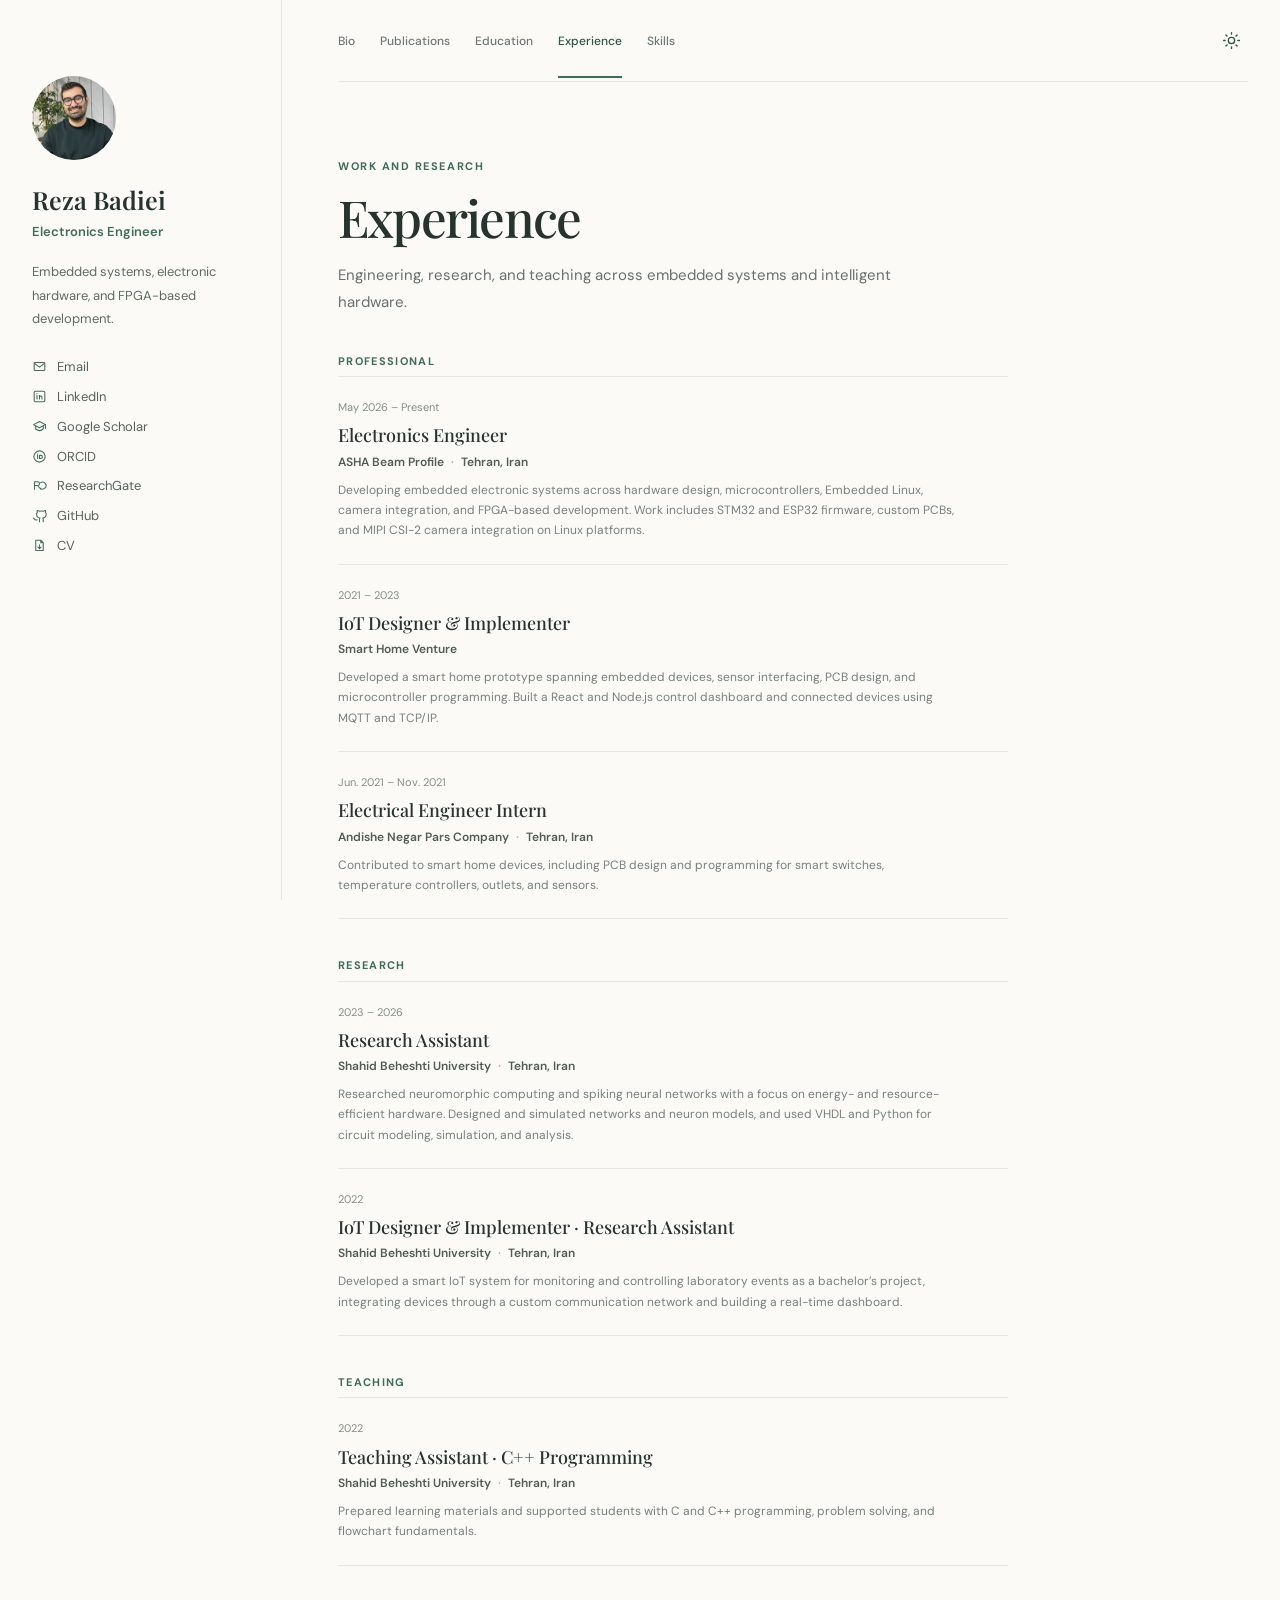
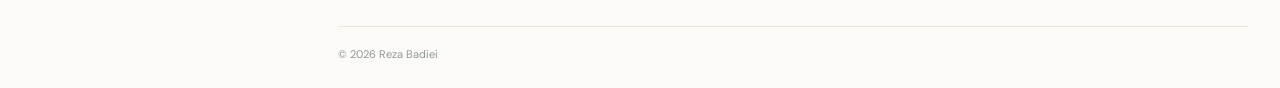
==== experience.html @ c8e08eb1 "Build personal academic portfolio website" ====
<!doctype html>
<html lang="en">
<head>
  <meta charset="utf-8">
  <meta name="viewport" content="width=device-width, initial-scale=1">
  <meta name="description" content="Professional, research, and teaching experience of Reza Badiei.">
  <title>Experience — Reza Badiei</title>
  <link rel="stylesheet" href="assets/css/site.css">
  <script src="assets/js/profile.js" defer></script>
  <script src="assets/js/theme-toggle.js" defer></script>
</head>
<body>
  <div class="site-shell">
    <site-profile class="profile" role="complementary" aria-label="Profile"></site-profile>
    <main class="main-column">
      <header class="mobile-header"><a href="index.html">Reza Badiei</a></header>
      <div class="nav-row"><nav class="site-nav" aria-label="Main navigation">
        <a href="index.html">Bio</a>
        <a href="publications.html">Publications</a>
        <a href="education.html">Education</a>
        <a class="active" aria-current="page" href="experience.html">Experience</a>
        <a href="skills.html">Skills</a>
        
      </nav><theme-toggle class="theme-toggle"></theme-toggle></div>
      <article class="page-content">
        <p class="eyebrow">Work and research</p>
        <h1>Experience</h1>
        <p class="page-lede">Engineering, research, and teaching across embedded systems and intelligent hardware.</p>

        <section class="experience-group" aria-labelledby="professional-heading">
          <h2 class="experience-group-title" id="professional-heading">Professional</h2>
          <ol class="experience-list">
            <li class="experience-entry">
              <div class="experience-meta"><time datetime="2026-05">May 2026</time> – Present</div>
              <h3>Electronics Engineer</h3>
              <p class="experience-organization">ASHA Beam Profile <span>·</span> Tehran, Iran</p>
              <p class="experience-description">Developing embedded electronic systems across hardware design, microcontrollers, Embedded Linux, camera integration, and FPGA-based development. Work includes STM32 and ESP32 firmware, custom PCBs, and MIPI CSI-2 camera integration on Linux platforms.</p>
            </li>
            <li class="experience-entry">
              <div class="experience-meta">2021 – 2023</div>
              <h3>IoT Designer &amp; Implementer</h3>
              <p class="experience-organization">Smart Home Venture</p>
              <p class="experience-description">Developed a smart home prototype spanning embedded devices, sensor interfacing, PCB design, and microcontroller programming. Built a React and Node.js control dashboard and connected devices using MQTT and TCP/IP.</p>
            </li>
            <li class="experience-entry">
              <div class="experience-meta"><time datetime="2021-06">Jun. 2021</time> – <time datetime="2021-11">Nov. 2021</time></div>
              <h3>Electrical Engineer Intern</h3>
              <p class="experience-organization">Andishe Negar Pars Company <span>·</span> Tehran, Iran</p>
              <p class="experience-description">Contributed to smart home devices, including PCB design and programming for smart switches, temperature controllers, outlets, and sensors.</p>
            </li>
          </ol>
        </section>

        <section class="experience-group" aria-labelledby="research-heading">
          <h2 class="experience-group-title" id="research-heading">Research</h2>
          <ol class="experience-list">
            <li class="experience-entry">
              <div class="experience-meta">2023 – 2026</div>
              <h3>Research Assistant</h3>
              <p class="experience-organization">Shahid Beheshti University <span>·</span> Tehran, Iran</p>
              <p class="experience-description">Researched neuromorphic computing and spiking neural networks with a focus on energy- and resource-efficient hardware. Designed and simulated networks and neuron models, and used VHDL and Python for circuit modeling, simulation, and analysis.</p>
            </li>
            <li class="experience-entry">
              <div class="experience-meta">2022</div>
              <h3>IoT Designer &amp; Implementer · Research Assistant</h3>
              <p class="experience-organization">Shahid Beheshti University <span>·</span> Tehran, Iran</p>
              <p class="experience-description">Developed a smart IoT system for monitoring and controlling laboratory events as a bachelor’s project, integrating devices through a custom communication network and building a real-time dashboard.</p>
            </li>
          </ol>
        </section>

        <section class="experience-group" aria-labelledby="teaching-heading">
          <h2 class="experience-group-title" id="teaching-heading">Teaching</h2>
          <ol class="experience-list">
            <li class="experience-entry">
              <div class="experience-meta">2022</div>
              <h3>Teaching Assistant · C++ Programming</h3>
              <p class="experience-organization">Shahid Beheshti University <span>·</span> Tehran, Iran</p>
              <p class="experience-description">Prepared learning materials and supported students with C and C++ programming, problem solving, and flowchart fundamentals.</p>
            </li>
          </ol>
        </section>
      </article>
      <footer class="site-footer">© 2026 Reza Badiei</footer>
    </main>
  </div>
</body>
</html>
---- assets/css/site.css ----
@import url('https://fonts.googleapis.com/css2?family=DM+Sans:wght@400;500;600;700&family=Playfair+Display:wght@500;600&display=swap');

:root {
  color-scheme: light;
  --ink: #26332e;
  --muted: #77817b;
  --accent: #426c5a;
  --accent-dark: #315544;
  --paper: #fbfaf7;
  --line: #e8e7df;
  --soft-green: #eff3ed;
}

:root[data-theme="dark"] {
  color-scheme: dark;
  --ink: #e5eae6;
  --muted: #a5b0a8;
  --accent: #a4c4ad;
  --accent-dark: #c0d8c7;
  --paper: #171c19;
  --line: #303a33;
  --soft-green: #222c25;
}

* { box-sizing: border-box; }
html { min-width: 320px; background: var(--paper); }
body { margin: 0; color: var(--ink); font-family: 'DM Sans', sans-serif; font-size: 15px; line-height: 1.75; }
a { color: inherit; text-decoration: none; }
a:focus-visible { outline: 3px solid #9fb6a5; outline-offset: 4px; border-radius: 3px; }
.site-shell { position: relative; width: min(1440px, calc(100% - 64px)); min-height: 100vh; margin: 0 auto; display: grid; grid-template-columns: 250px minmax(0, 1fr); gap: 56px; }
.profile { align-self: start; position: sticky; top: 0; padding: 76px 0 36px; min-height: 100vh; border-right: 1px solid var(--line); padding-right: 32px; }
.portrait { width: 84px; height: 84px; display: grid; place-items: center; overflow: hidden; margin-bottom: 24px; border-radius: 50%; background: #e5ebe2; color: var(--accent-dark); font-family: 'Playfair Display', serif; font-size: 25px; letter-spacing: .04em; }
.portrait img { display: block; width: 100%; height: 100%; object-fit: cover; object-position: center 70%; transform: scale(1.12); }
.profile-name { display: block; font-family: 'Playfair Display', serif; font-size: 25px; font-weight: 600; line-height: 1.3; }
.profile-role { margin: 4px 0 17px; color: var(--accent); font-size: 13px; font-weight: 600; }
.profile-bio { max-width: 200px; margin: 0; color: #606b64; font-size: 13px; line-height: 1.8; }
.profile-links { display: grid; gap: 7px; margin-top: 26px; }
.profile-links a { width: fit-content; color: #55635b; font-size: 13px; transition: color .18s ease; }
.profile-links a:hover { color: var(--accent); }
.profile-links span { display: inline-block; width: 22px; color: var(--accent); }
.profile-links .cv-download { display: block; color: #55635b; font-weight: 400; }
.profile-links .cv-download:hover { color: var(--accent); }
.profile-links .author-icon svg { width: 15px; height: 15px; vertical-align: -3px; fill: none; stroke: currentColor; stroke-linecap: round; stroke-linejoin: round; stroke-width: 1.7; }
.profile-links .orcid-icon svg { width: 16px; height: 16px; stroke-width: 1.5; }
.profile-links .profile-location { width: fit-content; margin: 0; padding: 0; border: 0; color: #55635b; font-size: 13px; line-height: 1.75; }
.main-column { position: relative; min-width: 0; display: flex; flex-direction: column; }
.mobile-header { display: none; }
.nav-row { display: flex; align-items: stretch; gap: 16px; min-height: 81px; border-bottom: 1px solid var(--line); }
.site-nav { display: flex; flex: 1 1 auto; min-width: 0; flex-wrap: wrap; align-items: center; gap: 0 25px; min-height: 81px; }
.theme-toggle { display: flex; flex: 0 0 auto; align-self: center; margin: 0; }
.theme-icon-button { display: grid; width: 34px; height: 34px; place-items: center; padding: 0; border: 0; border-radius: 50%; background: transparent; color: var(--accent-dark); cursor: pointer; transition: background .18s ease, color .18s ease; }
.theme-icon-button:hover { background: var(--soft-green); }
.theme-icon-button:focus-visible { outline: 2px solid var(--accent); outline-offset: 2px; }
#theme-icon svg { display: block; width: 19px; height: 19px; fill: none; stroke: currentColor; stroke-linecap: round; stroke-linejoin: round; stroke-width: 1.7; }
#theme-icon .theme-moon { display: none; }
html[data-theme="dark"] #theme-icon .theme-sun { display: none; }
html[data-theme="dark"] #theme-icon .theme-moon { display: block; }
.site-nav a { position: relative; padding: 27px 0 25px; color: #707973; font-size: 12px; font-weight: 500; transition: color .18s ease; }
.site-nav a:hover, .site-nav a.active { color: var(--accent-dark); }
.site-nav a.active::after { position: absolute; right: 0; bottom: -1px; left: 0; height: 2px; background: var(--accent); content: ''; }
.page-content { flex: 1; padding: 75px 0 60px; max-width: 670px; }
.eyebrow { margin: 0 0 11px; color: var(--accent); font-size: 11px; font-weight: 700; letter-spacing: .14em; text-transform: uppercase; }
h1, h2, p { margin-top: 0; }
h1 { margin-bottom: 28px; font-family: 'Playfair Display', Georgia, serif; font-size: clamp(39px, 5vw, 51px); font-weight: 500; letter-spacing: -.035em; line-height: 1.18; }
.intro { margin-bottom: 12px; color: #38443e; font-family: 'Playfair Display', Georgia, serif; font-size: 22px; line-height: 1.5; }
.page-content > p:not(.eyebrow) { max-width: 620px; color: #68716c; }
.page-content strong { color: var(--ink); font-weight: 600; }
.research-card { margin-top: 35px; padding: 20px 23px 12px; border: 1px solid #e7ebe3; border-radius: 5px; background: var(--soft-green); }
.research-card-heading { display: flex; align-items: center; gap: 11px; margin-bottom: 10px; }
.research-mark { display: grid; flex: 0 0 27px; width: 27px; height: 27px; place-items: center; border-radius: 50%; background: #dfe9dd; color: var(--accent); font-size: 14px; }
.research-card-heading h2 { margin: 0; font-family: 'Playfair Display', Georgia, serif; font-size: 17px; font-weight: 500; }
.research-interest-list { display: grid; grid-template-columns: repeat(2, minmax(0, 1fr)); column-gap: 24px; margin: 0; padding: 0 0 0 50px; list-style: none; }
.research-interest-list li { position: relative; padding: 9px 0 9px 14px; border-top: 1px solid #dce5db; color: #55635a; font-size: 12px; line-height: 1.5; }
.research-interest-list li::before { position: absolute; top: 16px; left: 0; width: 5px; height: 5px; border-radius: 50%; background: var(--accent); content: ''; }
.page-next { display: flex; justify-content: space-between; align-items: center; gap: 15px; margin-top: 52px; padding-top: 19px; border-top: 1px solid var(--line); color: #8a918c; font-size: 12px; }
.page-next a { color: var(--accent-dark); font-weight: 600; }
.page-next a span { padding-left: 5px; }
.page-lede { margin: -13px 0 0; font-size: 15px; }
.empty-state { margin-top: 42px; padding: 29px 28px; border: 1px solid var(--line); border-radius: 5px; background: rgba(255,255,255,.45); }
.empty-mark { color: var(--accent); font-size: 18px; }
.empty-state h2 { margin: 12px 0 4px; font-family: 'Playfair Display', Georgia, serif; font-size: 20px; font-weight: 500; }
.empty-state p { margin: 0; color: var(--muted); font-size: 13px; }
.education-list { margin: 37px 0 0; padding: 0; list-style: none; border-top: 1px solid var(--line); }
.education-entry { padding: 23px 0 25px; border-bottom: 1px solid var(--line); }
.education-meta { margin-bottom: 6px; color: var(--accent); font-size: 11px; font-weight: 700; }
.education-entry h2 { margin: 0 0 4px; font-family: 'Playfair Display', Georgia, serif; font-size: 19px; font-weight: 500; line-height: 1.45; }
.education-institution { margin: 0; color: #68716c; font-size: 13px; }
.education-institution span { margin: 0 4px; color: #a8afa8; }
.education-thesis { margin-top: 14px; padding: 13px 15px; border-left: 2px solid #b7c8b8; background: var(--soft-green); }
.education-thesis > span { display: block; margin-bottom: 4px; color: var(--accent); font-size: 10px; font-weight: 700; letter-spacing: .08em; text-transform: uppercase; }
.education-thesis p { margin: 0; color: #59665e; font-size: 12px; line-height: 1.65; }
.education-thesis .education-supervisor { margin-top: 5px; color: #818a83; font-size: 11px; }
.experience-group { margin-top: 37px; }
.experience-group-title { margin: 0 0 5px; color: var(--accent); font-size: 11px; font-weight: 700; letter-spacing: .12em; text-transform: uppercase; }
.experience-list { margin: 0; padding: 0; list-style: none; border-top: 1px solid var(--line); }
.experience-entry { padding: 21px 0 23px; border-bottom: 1px solid var(--line); }
.experience-meta { margin-bottom: 5px; color: #858f87; font-size: 11px; }
.experience-entry h3 { margin: 0 0 3px; font-family: 'Playfair Display', Georgia, serif; font-size: 18px; font-weight: 500; line-height: 1.45; }
.experience-organization { margin: 0 0 7px; color: #505d54; font-size: 12px; font-weight: 600; }
.experience-organization span { margin: 0 4px; color: #a8afa8; }
.experience-description { max-width: 620px; margin: 0; color: #77817b; font-size: 12px; line-height: 1.7; }
.skill-groups { margin-top: 34px; border-top: 1px solid var(--line); }
.skill-group { display: grid; grid-template-columns: minmax(145px, .85fr) minmax(0, 2fr); gap: 22px; padding: 21px 0 22px; border-bottom: 1px solid var(--line); }
.skill-group > h2 { margin: 0; font-family: 'Playfair Display', Georgia, serif; font-size: 17px; font-weight: 500; line-height: 1.5; }
.skill-details p { margin: 0 0 8px; color: #77817b; font-size: 12px; line-height: 1.7; }
.skill-details p:last-child { margin-bottom: 0; }
.skill-details strong { margin-right: 5px; color: #505d54; font-size: 11px; font-weight: 700; }
.publication-list { margin: 37px 0 0; padding: 0; list-style: none; border-top: 1px solid var(--line); }
.publication { padding: 24px 0 26px; border-bottom: 1px solid var(--line); }
.publication-meta { display: flex; align-items: center; gap: 11px; margin-bottom: 10px; color: #89918b; font-size: 11px; }
.publication-type { color: var(--accent); font-weight: 700; }
.publication-type::after { margin-left: 11px; color: #c6cbc5; content: '·'; }
.publication h2 { max-width: 620px; margin: 0 0 8px; font-family: 'Playfair Display', Georgia, serif; font-size: 19px; font-weight: 500; line-height: 1.45; }
.publication-authors { margin: 0 0 5px; color: #515d55; font-size: 13px; }
.publication-venue { margin: 0 0 9px; color: #77817b; font-size: 12px; line-height: 1.65; }
.publication-actions { display: flex; flex-wrap: wrap; align-items: center; gap: 10px 19px; }
.publication-doi { display: inline-flex; gap: 6px; align-items: center; color: var(--accent-dark); font-size: 11px; font-weight: 600; overflow-wrap: anywhere; }
.publication-doi:hover { text-decoration: underline; text-underline-offset: 3px; }
.publication-doi span { font-size: 12px; }
.publication-download { display: inline-flex; align-items: center; gap: 5px; color: #64736a; font-size: 11px; font-weight: 600; }
.publication-download:hover { color: var(--accent-dark); }
.publication-download svg { width: 15px; height: 15px; fill: none; stroke: currentColor; stroke-linecap: round; stroke-linejoin: round; stroke-width: 1.6; }
.site-footer { padding: 18px 0 24px; border-top: 1px solid var(--line); color: #929993; font-size: 11px; }

html[data-theme="dark"] .portrait { background: #2a382e; }
html[data-theme="dark"] .profile-bio,
html[data-theme="dark"] .page-content > p:not(.eyebrow),
html[data-theme="dark"] .education-institution,
html[data-theme="dark"] .education-thesis p,
html[data-theme="dark"] .experience-description,
html[data-theme="dark"] .publication-venue { color: #b2bdb5; }
html[data-theme="dark"] .profile-links a,
html[data-theme="dark"] .profile-links .profile-location,
html[data-theme="dark"] .education-thesis .education-supervisor,
html[data-theme="dark"] .experience-organization,
html[data-theme="dark"] .publication-authors,
html[data-theme="dark"] .skill-details strong { color: #c3cdc5; }
html[data-theme="dark"] .site-nav a { color: #aab4ac; }
html[data-theme="dark"] .intro { color: #d0d8d1; }
html[data-theme="dark"] .research-card { border-color: #364239; }
html[data-theme="dark"] .research-mark { background: #344438; }
html[data-theme="dark"] .research-interest-list li { border-color: #364239; color: #c3cdc5; }
html[data-theme="dark"] .page-next { color: #a2ada5; }
html[data-theme="dark"] .empty-state { background: #1d2420; }
html[data-theme="dark"] .education-institution span,
html[data-theme="dark"] .experience-organization span,
html[data-theme="dark"] .publication-type::after { color: #758078; }
html[data-theme="dark"] .education-thesis { border-left-color: #77927e; }
html[data-theme="dark"] .experience-meta,
html[data-theme="dark"] .skill-details p,
html[data-theme="dark"] .publication-meta,
html[data-theme="dark"] .publication-download,
html[data-theme="dark"] .site-footer { color: #9ca89f; }
html[data-theme="dark"] .skill-details strong { color: #d2dbd4; }

@media (max-width: 900px) {
  .site-shell { width: min(760px, calc(100% - 48px)); grid-template-columns: 205px minmax(0, 1fr); gap: 34px; }
  .profile { padding-right: 24px; }
  .site-nav { gap: 0 16px; }
  .site-nav a { font-size: 11px; }
}
@media (max-width: 650px) {
  .site-shell { width: min(520px, calc(100% - 40px)); display: flex; flex-direction: column; gap: 0; }
  .profile { position: static; min-height: auto; padding: 26px 0 23px; border-top: 1px solid var(--line); border-right: 0; }
  .portrait { width: 56px; height: 56px; float: left; margin: 0 14px 10px 0; font-size: 19px; }
  .profile-name { padding-top: 3px; font-size: 20px; }
  .profile-role { margin: 2px 0 9px; }
  .profile-bio { max-width: 100%; clear: both; padding-top: 5px; }
  .profile-links { display: flex; flex-wrap: wrap; gap: 4px 17px; margin-top: 13px; }
  .profile-links span { width: 17px; }
  .main-column { display: contents; }
  .mobile-header { display: block; order: 0; padding: 19px 0 16px; border-bottom: 1px solid var(--line); font-family: 'Playfair Display', serif; font-size: 19px; font-weight: 600; }
  .nav-row { order: 1; min-height: 0; gap: 8px; }
  .site-nav { min-height: auto; gap: 0 19px; padding: 0; overflow-x: auto; flex-wrap: nowrap; scrollbar-width: none; }
  .site-nav::-webkit-scrollbar { display: none; }
  .site-nav a { flex: 0 0 auto; padding: 14px 0 12px; font-size: 11px; }
  .page-content { order: 2; padding: 47px 0 48px; }
  .skill-group { grid-template-columns: 1fr; gap: 8px; }
  .profile { order: 3; }
  .site-footer { order: 4; }
  h1 { margin-bottom: 22px; }
}
@media (max-width: 420px) { .research-interest-list { grid-template-columns: 1fr; } }
@media (prefers-reduced-motion: reduce) { *, *::before, *::after { scroll-behavior: auto !important; transition-duration: .01ms !important; } }
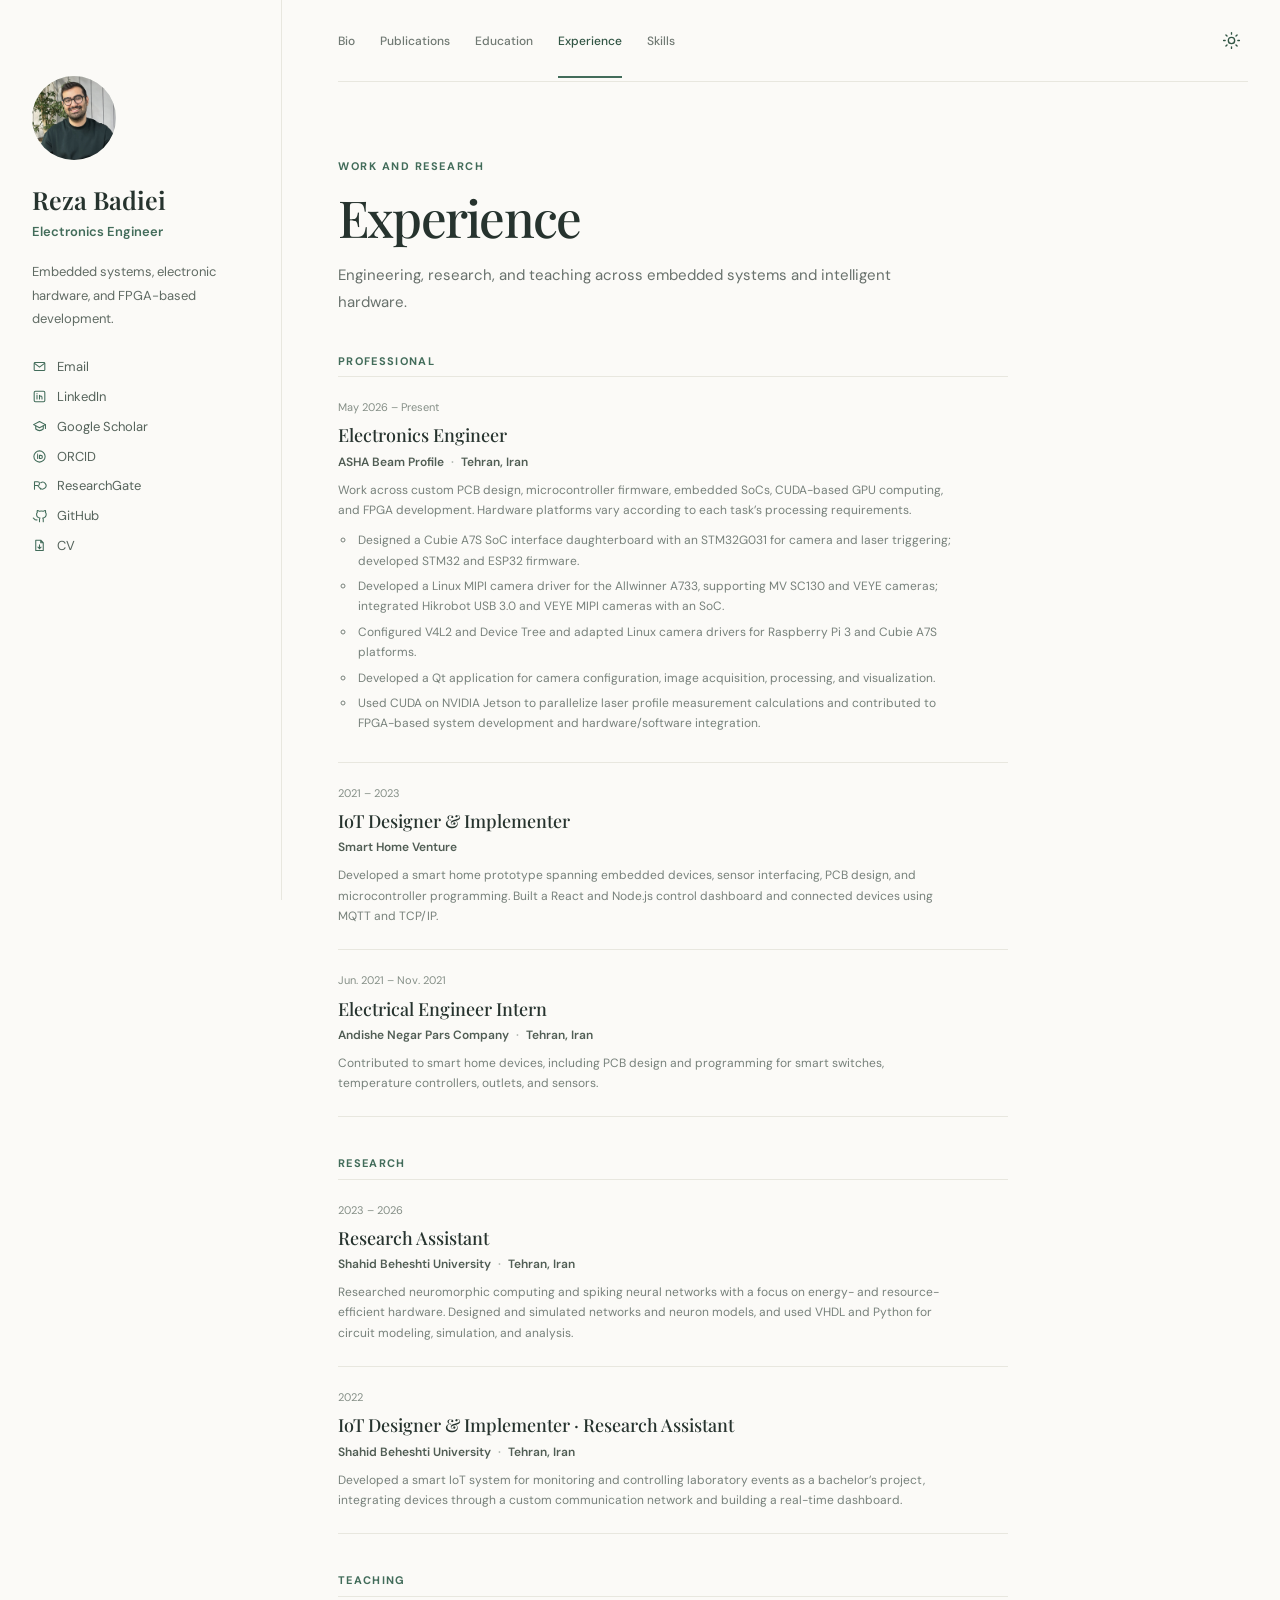
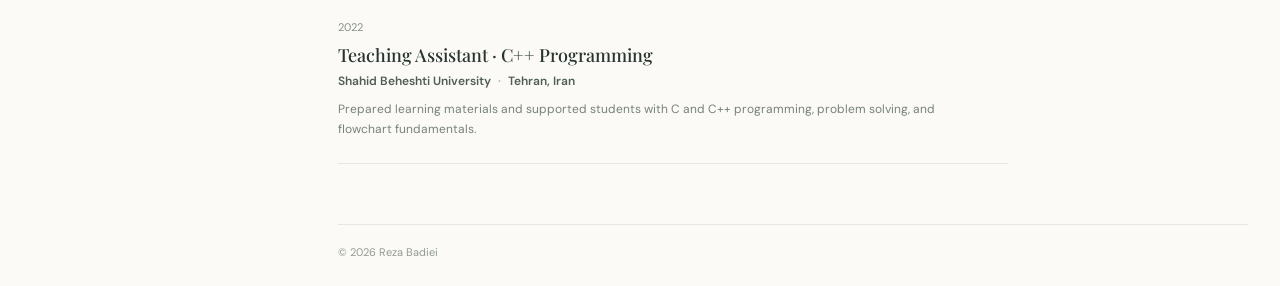
==== commit 9f556481: "Update CV and align portfolio pages" ====
--- a/experience.html
+++ b/experience.html
@@ -34,7 +34,14 @@
               <div class="experience-meta"><time datetime="2026-05">May 2026</time> – Present</div>
               <h3>Electronics Engineer</h3>
               <p class="experience-organization">ASHA Beam Profile <span>·</span> Tehran, Iran</p>
-              <p class="experience-description">Developing embedded electronic systems across hardware design, microcontrollers, Embedded Linux, camera integration, and FPGA-based development. Work includes STM32 and ESP32 firmware, custom PCBs, and MIPI CSI-2 camera integration on Linux platforms.</p>
+              <p class="experience-description">Work across custom PCB design, microcontroller firmware, embedded SoCs, CUDA-based GPU computing, and FPGA development. Hardware platforms vary according to each task’s processing requirements.</p>
+              <ul class="experience-highlights">
+                <li>Designed a Cubie A7S SoC interface daughterboard with an STM32G031 for camera and laser triggering; developed STM32 and ESP32 firmware.</li>
+                <li>Developed a Linux MIPI camera driver for the Allwinner A733, supporting MV SC130 and VEYE cameras; integrated Hikrobot USB 3.0 and VEYE MIPI cameras with an SoC.</li>
+                <li>Configured V4L2 and Device Tree and adapted Linux camera drivers for Raspberry Pi 3 and Cubie A7S platforms.</li>
+                <li>Developed a Qt application for camera configuration, image acquisition, processing, and visualization.</li>
+                <li>Used CUDA on NVIDIA Jetson to parallelize laser profile measurement calculations and contributed to FPGA-based system development and hardware/software integration.</li>
+              </ul>
             </li>
             <li class="experience-entry">
               <div class="experience-meta">2021 – 2023</div>
--- a/assets/css/site.css
+++ b/assets/css/site.css
@@ -99,6 +99,8 @@
 .experience-organization { margin: 0 0 7px; color: #505d54; font-size: 12px; font-weight: 600; }
 .experience-organization span { margin: 0 4px; color: #a8afa8; }
 .experience-description { max-width: 620px; margin: 0; color: #77817b; font-size: 12px; line-height: 1.7; }
+.experience-highlights { max-width: 620px; margin: 10px 0 0; padding-left: 18px; color: var(--muted); font-size: 12px; line-height: 1.7; }
+.experience-highlights li { margin-bottom: 5px; padding-left: 2px; }
 .skill-groups { margin-top: 34px; border-top: 1px solid var(--line); }
 .skill-group { display: grid; grid-template-columns: minmax(145px, .85fr) minmax(0, 2fr); gap: 22px; padding: 21px 0 22px; border-bottom: 1px solid var(--line); }
 .skill-group > h2 { margin: 0; font-family: 'Playfair Display', Georgia, serif; font-size: 17px; font-weight: 500; line-height: 1.5; }
